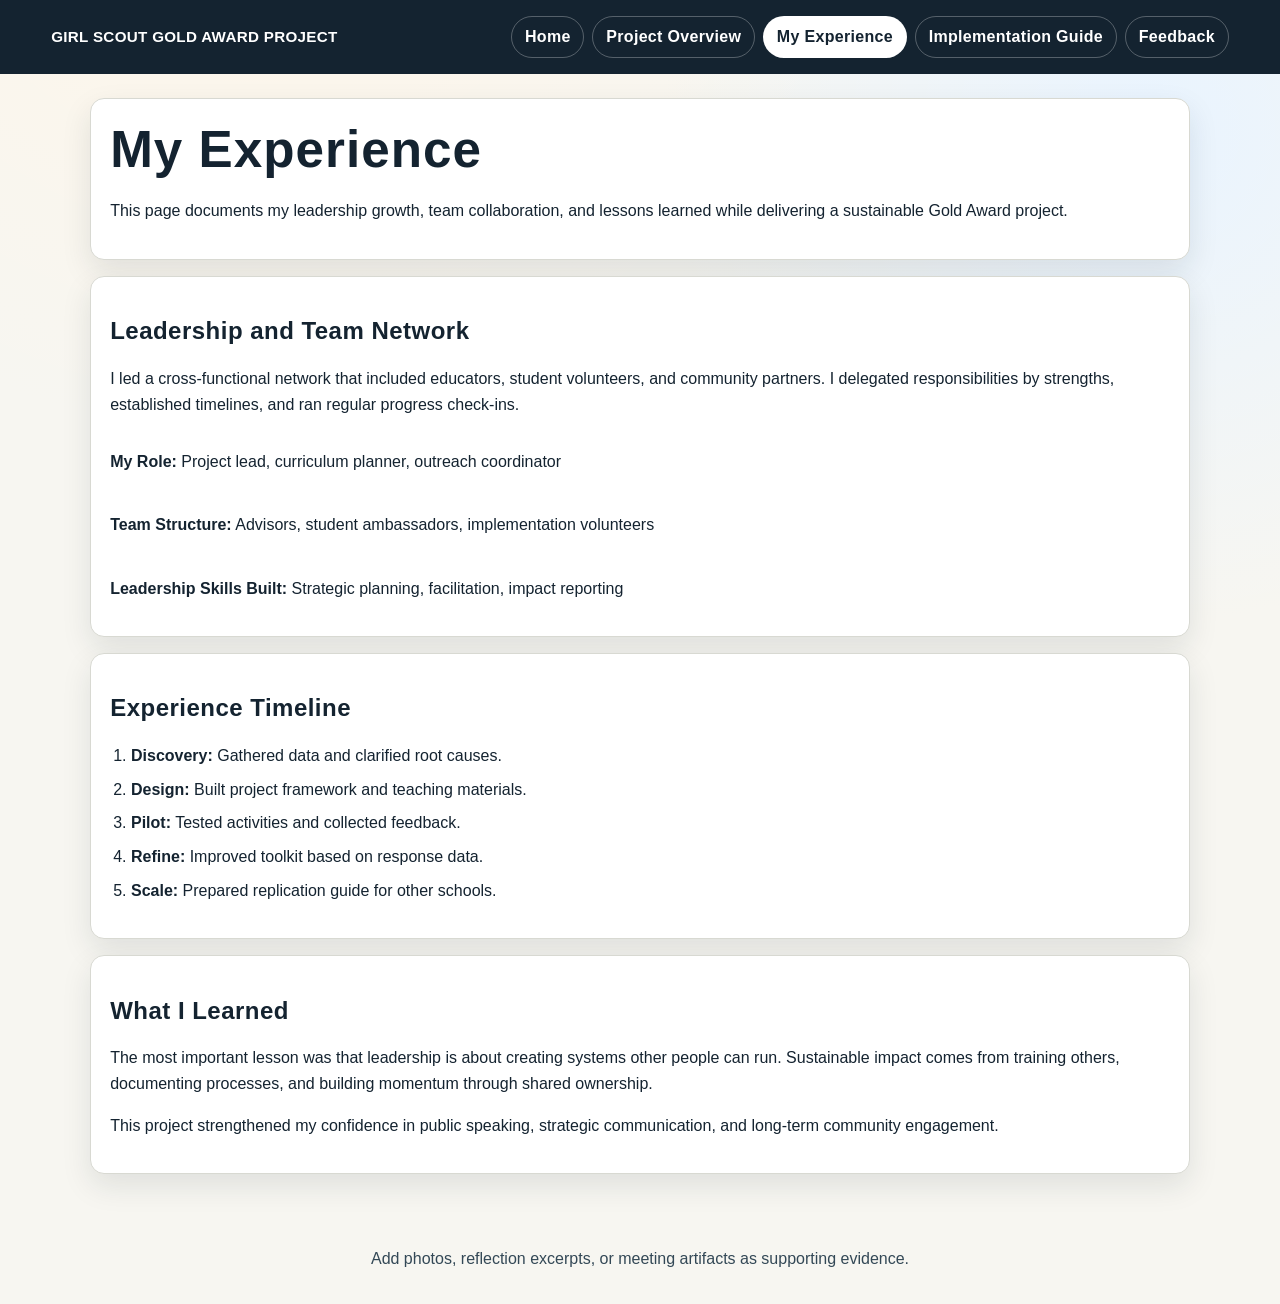
==== experience.html @ bd60a59c "Initial Gold Award website" ====
<!DOCTYPE html>
<html lang="en">
<head>
  <meta charset="UTF-8" />
  <meta name="viewport" content="width=device-width, initial-scale=1.0" />
  <title>Gold Award Project | My Experience</title>
  <link rel="stylesheet" href="styles.css" />
</head>
<body>
  <a class="skip-link" href="#main-content">Skip to content</a>
  <header class="site-header compact">
    <div class="topbar">
      <p class="project-tag">Girl Scout Gold Award Project</p>
      <nav class="main-nav" aria-label="Primary">
        <a href="index.html">Home</a>
        <a href="project.html">Project Overview</a>
        <a class="active" href="experience.html">My Experience</a>
        <a href="implementation.html">Implementation Guide</a>
        <a href="feedback.html">Feedback</a>
      </nav>
    </div>
  </header>

  <main id="main-content" class="content-wrap">
    <section class="panel intro">
      <h1>My Experience</h1>
      <p>This page documents my leadership growth, team collaboration, and lessons learned while delivering a sustainable Gold Award project.</p>
    </section>

    <section id="leadership" class="panel">
      <h2>Leadership and Team Network</h2>
      <p>I led a cross-functional network that included educators, student volunteers, and community partners. I delegated responsibilities by strengths, established timelines, and ran regular progress check-ins.</p>
      <div class="facts">
        <p><strong>My Role:</strong> Project lead, curriculum planner, outreach coordinator</p>
        <p><strong>Team Structure:</strong> Advisors, student ambassadors, implementation volunteers</p>
        <p><strong>Leadership Skills Built:</strong> Strategic planning, facilitation, impact reporting</p>
      </div>
    </section>

    <section class="panel">
      <h2>Experience Timeline</h2>
      <ol class="numbered">
        <li><strong>Discovery:</strong> Gathered data and clarified root causes.</li>
        <li><strong>Design:</strong> Built project framework and teaching materials.</li>
        <li><strong>Pilot:</strong> Tested activities and collected feedback.</li>
        <li><strong>Refine:</strong> Improved toolkit based on response data.</li>
        <li><strong>Scale:</strong> Prepared replication guide for other schools.</li>
      </ol>
    </section>

    <section class="panel">
      <h2>What I Learned</h2>
      <p>The most important lesson was that leadership is about creating systems other people can run. Sustainable impact comes from training others, documenting processes, and building momentum through shared ownership.</p>
      <p>This project strengthened my confidence in public speaking, strategic communication, and long-term community engagement.</p>
    </section>
  </main>

  <footer class="site-footer">
    <p>Add photos, reflection excerpts, or meeting artifacts as supporting evidence.</p>
  </footer>

  <script src="script.js"></script>
</body>
</html>
---- styles.css ----
:root {
  --ink: #142330;
  --ink-soft: #334856;
  --paper: #f7f6f1;
  --panel: #ffffff;
  --accent: #b75a1a;
  --accent-soft: #e8b78f;
  --line: #d8d9d2;
  --success: #2b7a5a;
  --shadow: 0 12px 30px rgba(20, 35, 48, 0.1);
}

* {
  box-sizing: border-box;
}

body {
  margin: 0;
  color: var(--ink);
  background: radial-gradient(circle at 20% -15%, #fff6e8 0%, transparent 35%),
    radial-gradient(circle at 90% 10%, #e9f4ff 0%, transparent 30%),
    var(--paper);
  font-family: "Segoe UI", "Trebuchet MS", Verdana, sans-serif;
  line-height: 1.6;
}

h1,
h2,
h3,
.project-tag,
.main-nav a {
  font-family: "Franklin Gothic Medium", "Arial Narrow", "Segoe UI", sans-serif;
  letter-spacing: 0.02em;
}

h1,
h2,
h3 {
  line-height: 1.25;
}

.skip-link {
  position: absolute;
  left: -10000px;
  top: auto;
  width: 1px;
  height: 1px;
  overflow: hidden;
}

.skip-link:focus {
  left: 1rem;
  top: 1rem;
  width: auto;
  height: auto;
  padding: 0.5rem 0.8rem;
  background: #fff;
  border: 1px solid var(--ink);
  z-index: 9999;
}

.site-header {
  color: #fff;
}

.topbar {
  display: flex;
  gap: 1rem;
  align-items: center;
  justify-content: space-between;
  flex-wrap: wrap;
  padding: 1rem 4vw;
  background: var(--ink);
}

.project-tag {
  margin: 0;
  font-size: 0.95rem;
  text-transform: uppercase;
  font-weight: 700;
}

.main-nav {
  display: flex;
  flex-wrap: wrap;
  gap: 0.5rem;
}

.main-nav a {
  color: #fff;
  text-decoration: none;
  padding: 0.45rem 0.8rem;
  border: 1px solid rgba(255, 255, 255, 0.28);
  border-radius: 999px;
  font-weight: 700;
}

.main-nav a:hover,
.main-nav a:focus-visible,
.main-nav a.active {
  background: #fff;
  color: var(--ink);
}

.hero {
  min-height: 52vh;
  display: grid;
  align-items: center;
  padding: 4rem 4vw;
  background-image: var(--hero-image);
  background-size: cover;
  background-position: center;
}

.hero-inner {
  width: min(850px, 100%);
  background: rgba(20, 35, 48, 0.45);
  border: 1px solid rgba(255, 255, 255, 0.3);
  border-radius: 16px;
  box-shadow: var(--shadow);
  padding: 1.6rem;
}

.eyebrow {
  text-transform: uppercase;
  font-weight: 700;
  letter-spacing: 0.06em;
  margin-bottom: 0.3rem;
}

h1 {
  font-size: clamp(2rem, 4vw, 3.2rem);
  margin: 0.2rem 0 0.7rem;
}

.lede {
  font-size: 1.1rem;
  max-width: 65ch;
}

.cta-row {
  margin-top: 1.1rem;
  display: flex;
  flex-wrap: wrap;
  gap: 0.8rem;
}

.btn {
  display: inline-block;
  text-decoration: none;
  border-radius: 10px;
  padding: 0.65rem 1rem;
  font-weight: 700;
  border: 2px solid transparent;
}

.btn-solid {
  background: var(--accent);
  color: #fff;
}

.btn-outline {
  border-color: #fff;
  color: #fff;
}

.btn:hover,
.btn:focus-visible {
  transform: translateY(-1px);
}

.content-wrap {
  width: min(1100px, 92%);
  margin: 1.5rem auto 2.5rem;
  display: grid;
  gap: 1rem;
}

.grid-two {
  display: grid;
  gap: 1rem;
  grid-template-columns: 1fr;
}

.panel {
  background: var(--panel);
  border: 1px solid var(--line);
  border-radius: 14px;
  box-shadow: var(--shadow);
  padding: 1.2rem;
}

.panel-accent {
  border-left: 6px solid var(--accent);
}

.intro h1 {
  margin-top: 0;
}

.checklist {
  margin: 0;
  padding-left: 1.2rem;
}

.checklist li {
  margin-bottom: 0.45rem;
}

.progress-grid {
  display: grid;
  gap: 0.9rem;
  grid-template-columns: repeat(auto-fit, minmax(180px, 1fr));
}

.progress-card {
  border: 1px solid var(--line);
  border-radius: 10px;
  padding: 0.8rem;
}

.progress-card h3 {
  margin: 0 0 0.2rem;
  font-size: 1rem;
}

.bar {
  margin-top: 0.5rem;
  display: block;
  width: 100%;
  height: 10px;
  border-radius: 999px;
  background: linear-gradient(90deg, var(--success) var(--pct), #ecece6 var(--pct));
}

.anchor-row {
  display: grid;
  gap: 0.8rem;
  grid-template-columns: repeat(auto-fit, minmax(210px, 1fr));
}

.anchor-card {
  border: 1px solid var(--line);
  border-left: 5px solid var(--accent);
  border-radius: 10px;
  padding: 0.85rem;
  background: #fff;
  text-decoration: none;
  color: var(--ink);
}

.anchor-card span {
  display: block;
  color: var(--ink-soft);
  font-size: 0.95rem;
}

.section-nav {
  display: flex;
  flex-wrap: wrap;
  gap: 0.6rem;
}

.section-nav a {
  text-decoration: none;
  color: var(--ink);
  border: 1px solid var(--line);
  border-radius: 999px;
  padding: 0.4rem 0.7rem;
  font-weight: 700;
  background: #fff;
}

.facts {
  margin-top: 0.8rem;
  display: grid;
  gap: 0.35rem;
}

.numbered {
  padding-left: 1.3rem;
}

.numbered li {
  margin-bottom: 0.5rem;
}

.step-tracker {
  display: grid;
  gap: 0.8rem;
  grid-template-columns: repeat(auto-fit, minmax(220px, 1fr));
}

.step {
  border: 1px solid var(--line);
  border-radius: 12px;
  padding: 0.8rem;
  position: relative;
}

.step span {
  display: inline-block;
  font-size: 0.8rem;
  text-transform: uppercase;
  letter-spacing: 0.04em;
  color: var(--ink-soft);
  border-bottom: 2px solid var(--accent-soft);
  margin-bottom: 0.3rem;
}

.feedback-form {
  display: grid;
  gap: 0.45rem;
}

.feedback-form input,
.feedback-form select,
.feedback-form textarea {
  width: 100%;
  border: 1px solid var(--line);
  border-radius: 8px;
  padding: 0.55rem;
  font: inherit;
}

.note {
  font-size: 0.9rem;
  color: var(--ink-soft);
}

.metric {
  display: flex;
  justify-content: space-between;
  align-items: center;
  border: 1px solid var(--line);
  border-radius: 10px;
  padding: 0.6rem;
  margin-bottom: 0.6rem;
  background: #fff;
}

.metric strong {
  font-size: 1.2rem;
}

.feedback-list {
  display: grid;
  gap: 0.7rem;
}

.feedback-item {
  border: 1px solid var(--line);
  border-left: 5px solid var(--accent);
  border-radius: 10px;
  padding: 0.75rem;
  background: #fff;
}

.feedback-item p {
  margin: 0.2rem 0;
}

.site-footer {
  text-align: center;
  color: var(--ink-soft);
  padding: 1rem;
}

@media (min-width: 760px) {
  .grid-two {
    grid-template-columns: 1fr 1fr;
  }
}
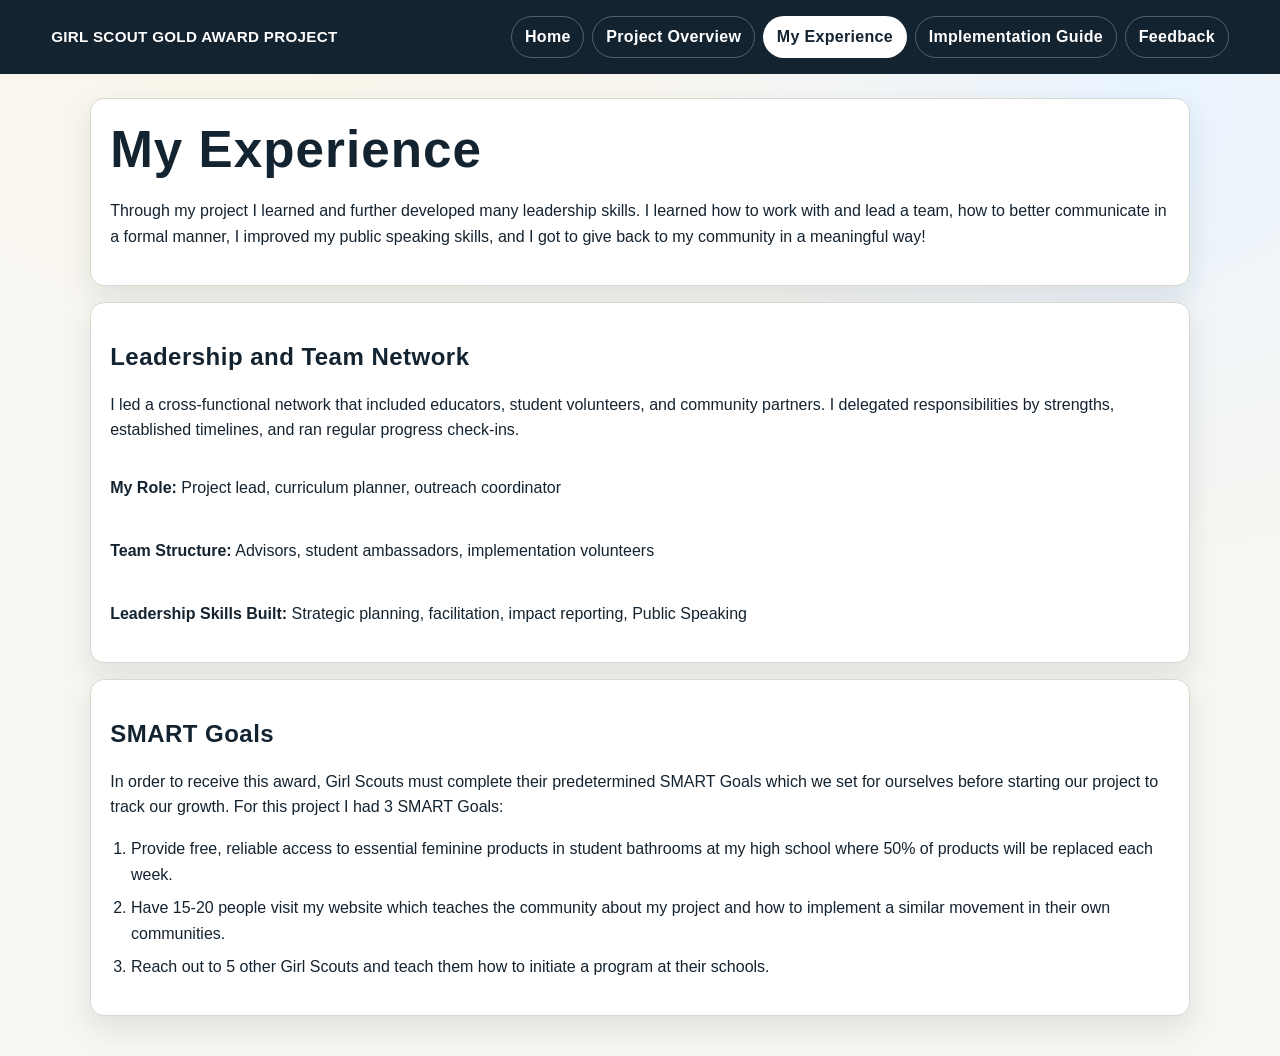
==== commit 51d4cd9e: "Update experience, SMART goals, and implementation guide" ====
--- a/experience.html
+++ b/experience.html
@@ -24,40 +24,28 @@
   <main id="main-content" class="content-wrap">
     <section class="panel intro">
       <h1>My Experience</h1>
-      <p>This page documents my leadership growth, team collaboration, and lessons learned while delivering a sustainable Gold Award project.</p>
+      <p>Through my project I learned and further developed many leadership skills. I learned how to work with and lead a team, how to better communicate in a formal manner, I improved my public speaking skills, and I got to give back to my community in a meaningful way!</p>
     </section>
-
     <section id="leadership" class="panel">
       <h2>Leadership and Team Network</h2>
       <p>I led a cross-functional network that included educators, student volunteers, and community partners. I delegated responsibilities by strengths, established timelines, and ran regular progress check-ins.</p>
       <div class="facts">
         <p><strong>My Role:</strong> Project lead, curriculum planner, outreach coordinator</p>
         <p><strong>Team Structure:</strong> Advisors, student ambassadors, implementation volunteers</p>
-        <p><strong>Leadership Skills Built:</strong> Strategic planning, facilitation, impact reporting</p>
+        <p><strong>Leadership Skills Built:</strong> Strategic planning, facilitation, impact reporting, Public Speaking</p>
       </div>
     </section>
 
     <section class="panel">
-      <h2>Experience Timeline</h2>
+      <h2>SMART Goals</h2>
+      <p>In order to receive this award, Girl Scouts must complete their predetermined SMART Goals which we set for ourselves before starting our project to track our growth. For this project I had 3 SMART Goals:</p>
       <ol class="numbered">
-        <li><strong>Discovery:</strong> Gathered data and clarified root causes.</li>
-        <li><strong>Design:</strong> Built project framework and teaching materials.</li>
-        <li><strong>Pilot:</strong> Tested activities and collected feedback.</li>
-        <li><strong>Refine:</strong> Improved toolkit based on response data.</li>
-        <li><strong>Scale:</strong> Prepared replication guide for other schools.</li>
+        <li>Provide free, reliable access to essential feminine products in student bathrooms at my high school where 50% of products will be replaced each week.</li>
+        <li>Have 15-20 people visit my website which teaches the community about my project and how to implement a similar movement in their own communities.</li>
+        <li>Reach out to 5 other Girl Scouts and teach them how to initiate a program at their schools.</li>
       </ol>
     </section>
-
-    <section class="panel">
-      <h2>What I Learned</h2>
-      <p>The most important lesson was that leadership is about creating systems other people can run. Sustainable impact comes from training others, documenting processes, and building momentum through shared ownership.</p>
-      <p>This project strengthened my confidence in public speaking, strategic communication, and long-term community engagement.</p>
-    </section>
   </main>
-
-  <footer class="site-footer">
-    <p>Add photos, reflection excerpts, or meeting artifacts as supporting evidence.</p>
-  </footer>
 
   <script src="script.js"></script>
 </body>
--- a/styles.css
+++ b/styles.css
@@ -207,32 +207,6 @@
   margin-bottom: 0.45rem;
 }
 
-.progress-grid {
-  display: grid;
-  gap: 0.9rem;
-  grid-template-columns: repeat(auto-fit, minmax(180px, 1fr));
-}
-
-.progress-card {
-  border: 1px solid var(--line);
-  border-radius: 10px;
-  padding: 0.8rem;
-}
-
-.progress-card h3 {
-  margin: 0 0 0.2rem;
-  font-size: 1rem;
-}
-
-.bar {
-  margin-top: 0.5rem;
-  display: block;
-  width: 100%;
-  height: 10px;
-  border-radius: 999px;
-  background: linear-gradient(90deg, var(--success) var(--pct), #ecece6 var(--pct));
-}
-
 .anchor-row {
   display: grid;
   gap: 0.8rem;
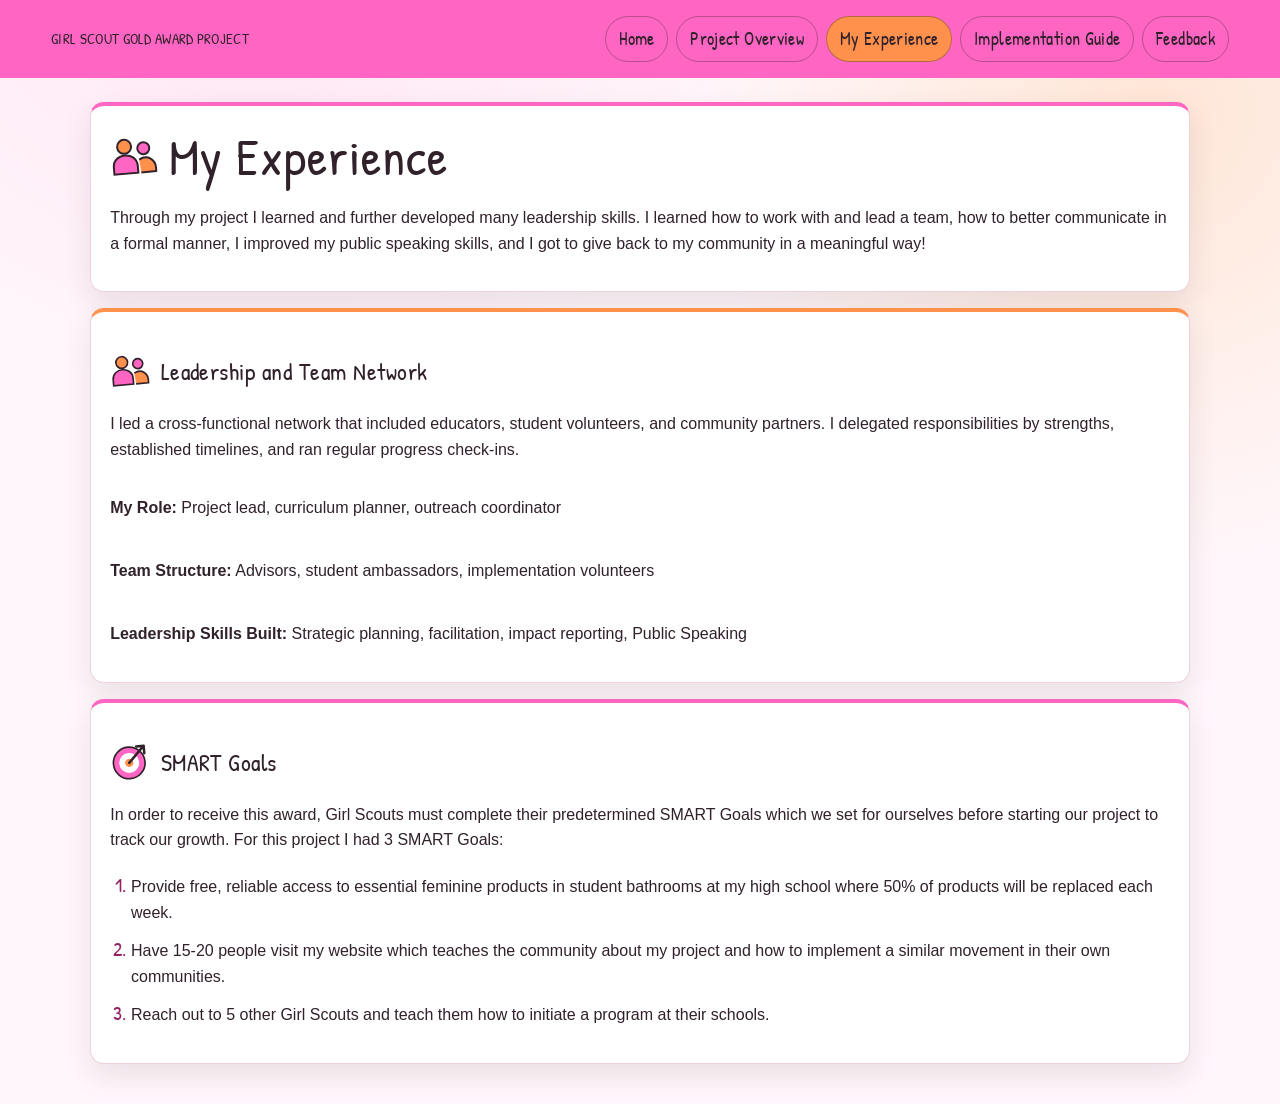
==== commit 3e4a8031: "Improve project readability and add poster-inspired visual details" ====
--- a/experience.html
+++ b/experience.html
@@ -23,11 +23,11 @@
 
   <main id="main-content" class="content-wrap">
     <section class="panel intro">
-      <h1>My Experience</h1>
+      <h1 class="illustrated-heading"><svg class="heading-icon" aria-hidden="true" focusable="false"><use href="images/section-icons.svg#people"></use></svg><span>My Experience</span></h1>
       <p>Through my project I learned and further developed many leadership skills. I learned how to work with and lead a team, how to better communicate in a formal manner, I improved my public speaking skills, and I got to give back to my community in a meaningful way!</p>
     </section>
     <section id="leadership" class="panel">
-      <h2>Leadership and Team Network</h2>
+      <h2 class="illustrated-heading"><svg class="heading-icon" aria-hidden="true" focusable="false"><use href="images/section-icons.svg#people"></use></svg><span>Leadership and Team Network</span></h2>
       <p>I led a cross-functional network that included educators, student volunteers, and community partners. I delegated responsibilities by strengths, established timelines, and ran regular progress check-ins.</p>
       <div class="facts">
         <p><strong>My Role:</strong> Project lead, curriculum planner, outreach coordinator</p>
@@ -37,7 +37,7 @@
     </section>
 
     <section class="panel">
-      <h2>SMART Goals</h2>
+      <h2 class="illustrated-heading"><svg class="heading-icon" aria-hidden="true" focusable="false"><use href="images/section-icons.svg#goals"></use></svg><span>SMART Goals</span></h2>
       <p>In order to receive this award, Girl Scouts must complete their predetermined SMART Goals which we set for ourselves before starting our project to track our growth. For this project I had 3 SMART Goals:</p>
       <ol class="numbered">
         <li>Provide free, reliable access to essential feminine products in student bathrooms at my high school where 50% of products will be replaced each week.</li>
--- a/styles.css
+++ b/styles.css
@@ -1,13 +1,14 @@
+@import url("https://fonts.googleapis.com/css2?family=Patrick+Hand&display=swap");
+
 :root {
-  --ink: #142330;
-  --ink-soft: #334856;
-  --paper: #f7f6f1;
+  --ink: #30212b;
+  --ink-soft: #604553;
+  --paper: #fff7fb;
   --panel: #ffffff;
-  --accent: #b75a1a;
-  --accent-soft: #e8b78f;
-  --line: #d8d9d2;
-  --success: #2b7a5a;
-  --shadow: 0 12px 30px rgba(20, 35, 48, 0.1);
+  --accent: #ff66c4;
+  --accent-soft: #ff914d;
+  --line: #efd1df;
+  --shadow: 0 12px 30px rgba(48, 33, 43, 0.1);
 }
 
 * {
@@ -17,8 +18,8 @@
 body {
   margin: 0;
   color: var(--ink);
-  background: radial-gradient(circle at 20% -15%, #fff6e8 0%, transparent 35%),
-    radial-gradient(circle at 90% 10%, #e9f4ff 0%, transparent 30%),
+  background: radial-gradient(circle at 20% -15%, #ffe1f3 0%, transparent 35%),
+    radial-gradient(circle at 90% 10%, #ffe6d6 0%, transparent 30%),
     var(--paper);
   font-family: "Segoe UI", "Trebuchet MS", Verdana, sans-serif;
   line-height: 1.6;
@@ -29,7 +30,8 @@
 h3,
 .project-tag,
 .main-nav a {
-  font-family: "Franklin Gothic Medium", "Arial Narrow", "Segoe UI", sans-serif;
+  font-family: "Patrick Hand", "Segoe UI", sans-serif;
+  font-weight: 400;
   letter-spacing: 0.02em;
 }
 
@@ -60,7 +62,7 @@
 }
 
 .site-header {
-  color: #fff;
+  color: var(--ink);
 }
 
 .topbar {
@@ -70,14 +72,14 @@
   justify-content: space-between;
   flex-wrap: wrap;
   padding: 1rem 4vw;
-  background: var(--ink);
+  background: var(--accent);
 }
 
 .project-tag {
   margin: 0;
   font-size: 0.95rem;
   text-transform: uppercase;
-  font-weight: 700;
+  font-weight: 400;
 }
 
 .main-nav {
@@ -87,18 +89,19 @@
 }
 
 .main-nav a {
-  color: #fff;
+  color: var(--ink);
   text-decoration: none;
   padding: 0.45rem 0.8rem;
-  border: 1px solid rgba(255, 255, 255, 0.28);
+  border: 1px solid rgba(48, 33, 43, 0.35);
   border-radius: 999px;
-  font-weight: 700;
+  font-weight: 400;
+  font-size: 1.15rem;
 }
 
 .main-nav a:hover,
 .main-nav a:focus-visible,
 .main-nav a.active {
-  background: #fff;
+  background: var(--accent-soft);
   color: var(--ink);
 }
 
@@ -107,14 +110,14 @@
   display: grid;
   align-items: center;
   padding: 4rem 4vw;
-  background-image: var(--hero-image);
+  background-image: linear-gradient(120deg, var(--accent), var(--accent-soft));
   background-size: cover;
   background-position: center;
 }
 
 .hero-inner {
   width: min(850px, 100%);
-  background: rgba(20, 35, 48, 0.45);
+  background: rgba(255, 255, 255, 0.9);
   border: 1px solid rgba(255, 255, 255, 0.3);
   border-radius: 16px;
   box-shadow: var(--shadow);
@@ -156,12 +159,12 @@
 
 .btn-solid {
   background: var(--accent);
-  color: #fff;
+  color: var(--ink);
 }
 
 .btn-outline {
-  border-color: #fff;
-  color: #fff;
+  border-color: var(--accent-soft);
+  color: var(--ink);
 }
 
 .btn:hover,
@@ -188,6 +191,65 @@
   border-radius: 14px;
   box-shadow: var(--shadow);
   padding: 1.2rem;
+  border-top: 4px solid var(--accent);
+}
+
+.panel:nth-of-type(even) {
+  border-top-color: var(--accent-soft);
+}
+
+.illustrated-heading {
+  display: flex;
+  align-items: center;
+  gap: 0.65rem;
+}
+
+.illustrated-heading span {
+  min-width: 0;
+}
+
+.heading-icon {
+  width: 2.5rem;
+  height: 2.5rem;
+  flex: 0 0 2.5rem;
+  transform: rotate(-5deg);
+}
+
+h1 .heading-icon {
+  width: 3rem;
+  height: 3rem;
+  flex-basis: 3rem;
+}
+
+.hero-inner::after {
+  content: "";
+  display: block;
+  width: min(240px, 80%);
+  height: 12px;
+  margin-top: 1.6rem;
+  border-bottom: 5px solid var(--accent);
+  border-radius: 50%;
+  transform: rotate(-3deg);
+}
+
+.panel h3 {
+  border-left: 4px solid var(--accent-soft);
+  padding-left: 0.65rem;
+}
+
+.numbered li::marker {
+  font-family: "Patrick Hand", "Segoe UI", sans-serif;
+  font-size: 1.25em;
+  color: #942263;
+}
+
+.anchor-card:nth-child(even) {
+  border-left-color: var(--accent-soft);
+}
+
+.anchor-card:hover,
+.anchor-card:focus-visible {
+  background: #fff0f8;
 }
 
 .panel-accent {
@@ -243,6 +305,20 @@
   padding: 0.4rem 0.7rem;
   font-weight: 700;
   background: #fff;
+}
+
+.section-nav a:hover,
+.section-nav a:focus-visible {
+  background: var(--accent-soft);
+}
+
+.panel a:not([class]) {
+  color: #942263;
+}
+
+a:focus-visible {
+  outline: 2px solid var(--ink);
+  outline-offset: 3px;
 }
 
 .facts {
@@ -334,6 +410,19 @@
   margin: 0.2rem 0;
 }
 
+.installation-photos {
+  margin-top: 1rem;
+}
+
+.installation-photo {
+  display: block;
+  width: 100%;
+  height: 260px;
+  object-fit: contain;
+  border: 1px solid var(--line);
+  border-radius: 10px;
+}
+
 .site-footer {
   text-align: center;
   color: var(--ink-soft);
